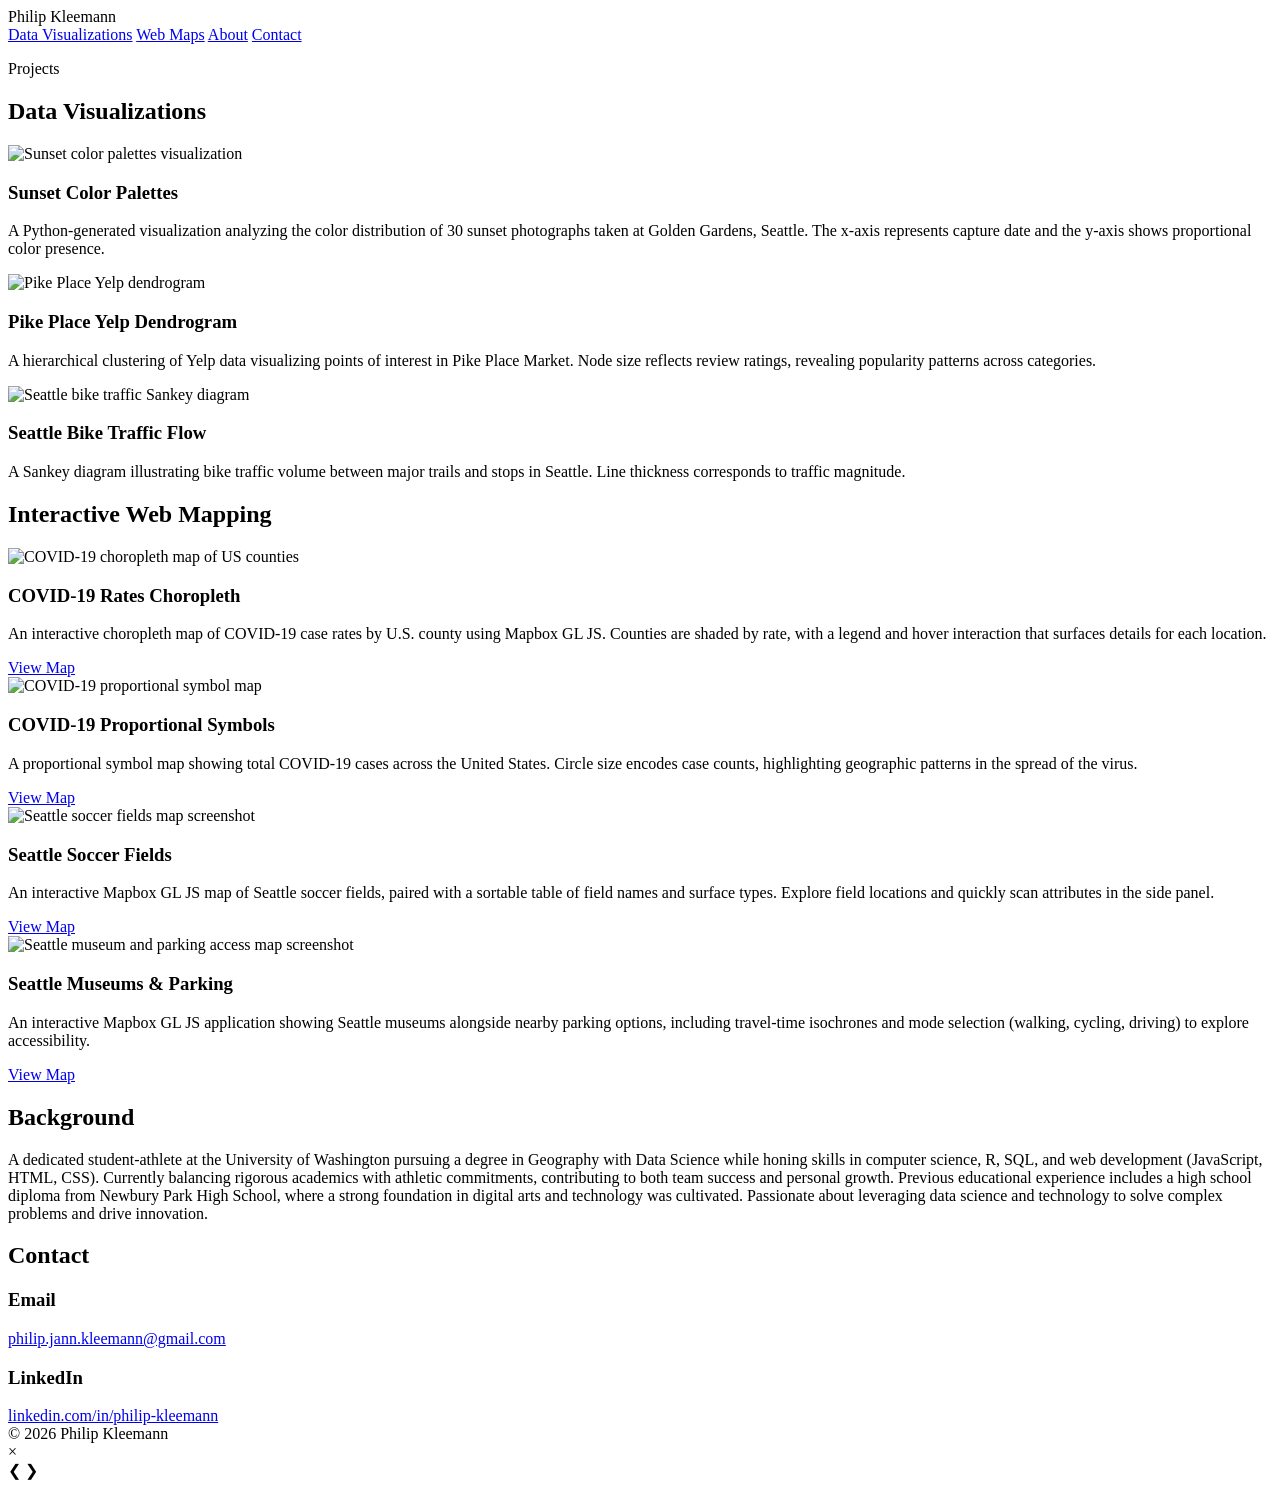
==== index.html @ 3c937fb0 "Add files via upload" ====
<!DOCTYPE html>
<html lang="en">
<head>
  <meta charset="UTF-8">
  <title>Philip Kleemann | Data Visualization</title>
  <meta name="viewport" content="width=device-width, initial-scale=1.0">
  <meta name="description" content="Portfolio of data visualization work by Philip Kleemann—exploring stories through data, design, and code.">

  <link rel="stylesheet" href="css/main.css">
  <link rel="preconnect" href="https://fonts.googleapis.com">
  <link rel="preconnect" href="https://fonts.gstatic.com" crossorigin>
  <link href="https://fonts.googleapis.com/css2?family=Inter:wght@400;500;600;700&display=swap" rel="stylesheet">
</head>

<body>

  <!-- NAV -->
  <nav class="topnav">
    <div class="nav-left">Philip Kleemann</div>
    <div class="nav-right">
      <a href="#work">Data Visualizations</a>
      <a href="#covid-maps">Web Maps</a>
      <a href="#about">About</a>
      <a href="#contact">Contact</a>
    </div>
  </nav>

  <!-- GALLERY -->
  <section id="work" class="section">
    <div class="section-header">
      <p class="section-label">Projects</p>
      <h2>Data Visualizations</h2>
    </div>

    <div class="gallery">

      <div class="gallery-item">
        <div class="img-wrap">
          <img src="img/Pallet.png" alt="Sunset color palettes visualization" class="lightbox-img">
        </div>
        <div class="desc">
          <h3>Sunset Color Palettes</h3>
          <p>
            A Python-generated visualization analyzing the color distribution of 30 sunset photographs
            taken at Golden Gardens, Seattle. The x-axis represents capture date and the y-axis shows
            proportional color presence.
          </p>
        </div>
      </div>

      <div class="gallery-item">
        <div class="img-wrap">
          <img src="img/Dendrogram.png" alt="Pike Place Yelp dendrogram" class="lightbox-img">
        </div>
        <div class="desc">
          <h3>Pike Place Yelp Dendrogram</h3>
          <p>
            A hierarchical clustering of Yelp data visualizing points of interest in Pike Place Market.
            Node size reflects review ratings, revealing popularity patterns across categories.
          </p>
        </div>
      </div>

      <div class="gallery-item">
        <div class="img-wrap">
          <img src="img/Sankey.png" alt="Seattle bike traffic Sankey diagram" class="lightbox-img">
        </div>
        <div class="desc">
          <h3>Seattle Bike Traffic Flow</h3>
          <p>
            A Sankey diagram illustrating bike traffic volume between major trails and stops in Seattle.
            Line thickness corresponds to traffic magnitude.
          </p>
        </div>
      </div>

    </div>
  </section>

  <!-- COVID-19 MAPS -->
  <section id="covid-maps" class="section">
    <div class="section-header">
      <h2>Interactive Web Mapping</h2>
    </div>

    <div class="gallery">

      <div class="gallery-item">
        <div class="img-wrap">
          <img src="COVID-19_Thematic_Maps-1/img/choropleth_screenshot2.png"
               alt="COVID-19 choropleth map of US counties"
               class="lightbox-img">
        </div>
        <div class="desc">
          <h3>COVID-19 Rates Choropleth</h3>
          <p>
            An interactive choropleth map of COVID-19 case rates by U.S. county using Mapbox GL JS.
            Counties are shaded by rate, with a legend and hover interaction that surfaces details
            for each location.
          </p>
          <a class="button" href="COVID-19_Thematic_Maps-1/map1.html" target="_blank" rel="noopener">
            View Map
          </a>
        </div>
      </div>

      <div class="gallery-item">
        <div class="img-wrap">
          <img src="COVID-19_Thematic_Maps-1/img/proportional_screenshot.png"
               alt="COVID-19 proportional symbol map"
               class="lightbox-img">
        </div>
        <div class="desc">
          <h3>COVID-19 Proportional Symbols</h3>
          <p>
            A proportional symbol map showing total COVID-19 cases across the United States.
            Circle size encodes case counts, highlighting geographic patterns in the spread
            of the virus.
          </p>
          <a class="button" href="COVID-19_Thematic_Maps-1/map2.html" target="_blank" rel="noopener">
            View Map
          </a>
        </div>
      </div>

      <div class="gallery-item">
        <div class="img-wrap">
          <img src="soccer_fields/img/map.png"
               alt="Seattle soccer fields map screenshot"
               class="lightbox-img">
        </div>
        <div class="desc">
          <h3>Seattle Soccer Fields</h3>
          <p>
            An interactive Mapbox GL JS map of Seattle soccer fields, paired with a sortable table
            of field names and surface types. Explore field locations and quickly scan attributes
            in the side panel.
          </p>
          <a class="button" href="soccer_fields/index.html" target="_blank" rel="noopener">
            View Map
          </a>
        </div>
      </div>

      <div class="gallery-item">
        <div class="img-wrap">
          <img src="Museum_Project/seattle-museum-finder/img/map.png"
               alt="Seattle museum and parking access map screenshot"
               class="lightbox-img">
        </div>
        <div class="desc">
          <h3>Seattle Museums & Parking</h3>
          <p>
            An interactive Mapbox GL JS application showing Seattle museums alongside nearby parking
            options, including travel-time isochrones and mode selection (walking, cycling, driving)
            to explore accessibility.
          </p>
          <a class="button" href="Museum_Project/seattle-museum-finder/index.html" target="_blank" rel="noopener">
            View Map
          </a>
        </div>
      </div>

    </div>
  </section>

  <!-- ABOUT -->
  <section id="about" class="section about">
    <div class="section-header section-header--solo">
      <h2 class="section-title">Background</h2>
    </div>
    <div class="about-content">
    <p>
      A dedicated student-athlete at the University of Washington pursuing a degree in Geography with Data Science while honing skills in computer science, R, SQL, and web development (JavaScript, HTML, CSS). Currently balancing rigorous academics with athletic commitments, contributing to both team success and personal growth. Previous educational experience includes a high school diploma from Newbury Park High School, where a strong foundation in digital arts and technology was cultivated.     Passionate about leveraging data science and technology to solve complex problems and drive innovation.
    </p>
    </div>
  </section>

  <!-- CONTACT -->
  <section id="contact" class="section contact">
    <div class="section-header section-header--solo">
      <h2 class="section-title">Contact</h2>
    </div>
    <div class="contact-content">
      <div class="contact-item contact-item--email">
        <h3>Email</h3>
        <a href="mailto:philip.jann.kleemann@gmail.com">philip.jann.kleemann@gmail.com</a>
      </div>
      <div class="contact-item contact-item--linkedin">
        <h3>LinkedIn</h3>
        <a href="https://www.linkedin.com/in/philip-kleemann" target="_blank" rel="noopener">
          linkedin.com/in/philip-kleemann
        </a>
      </div>
    </div>
  </section>

  <!-- FOOTER -->
  <footer>
    © 2026 Philip Kleemann
  </footer>

  <!-- LIGHTBOX -->
<div id="lightbox">
  <span class="close">&times;</span>
  <img id="lightbox-img" src="">
  <div class="controls">
    <span id="prev">&#10094;</span>
    <span id="next">&#10095;</span>
  </div>
</div>

  <script src="js/main.js"></script>

</body>
</html>
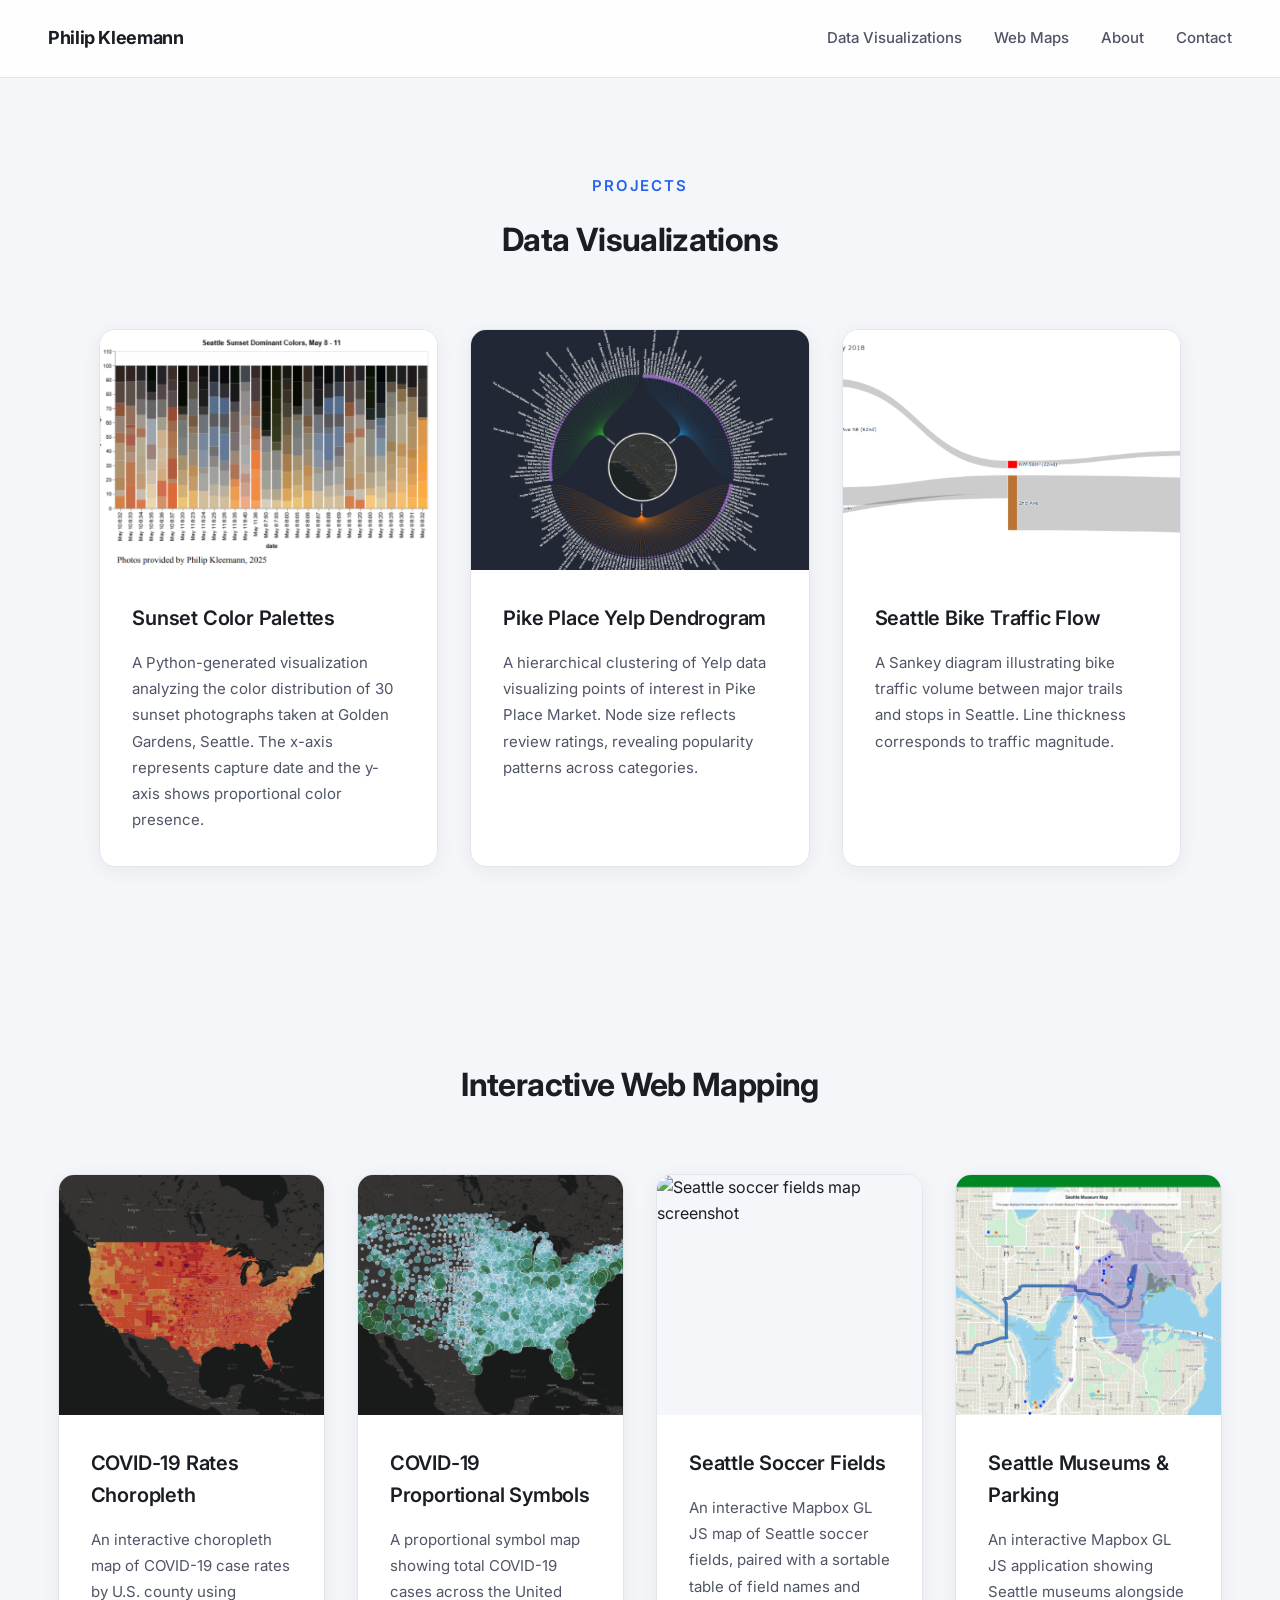
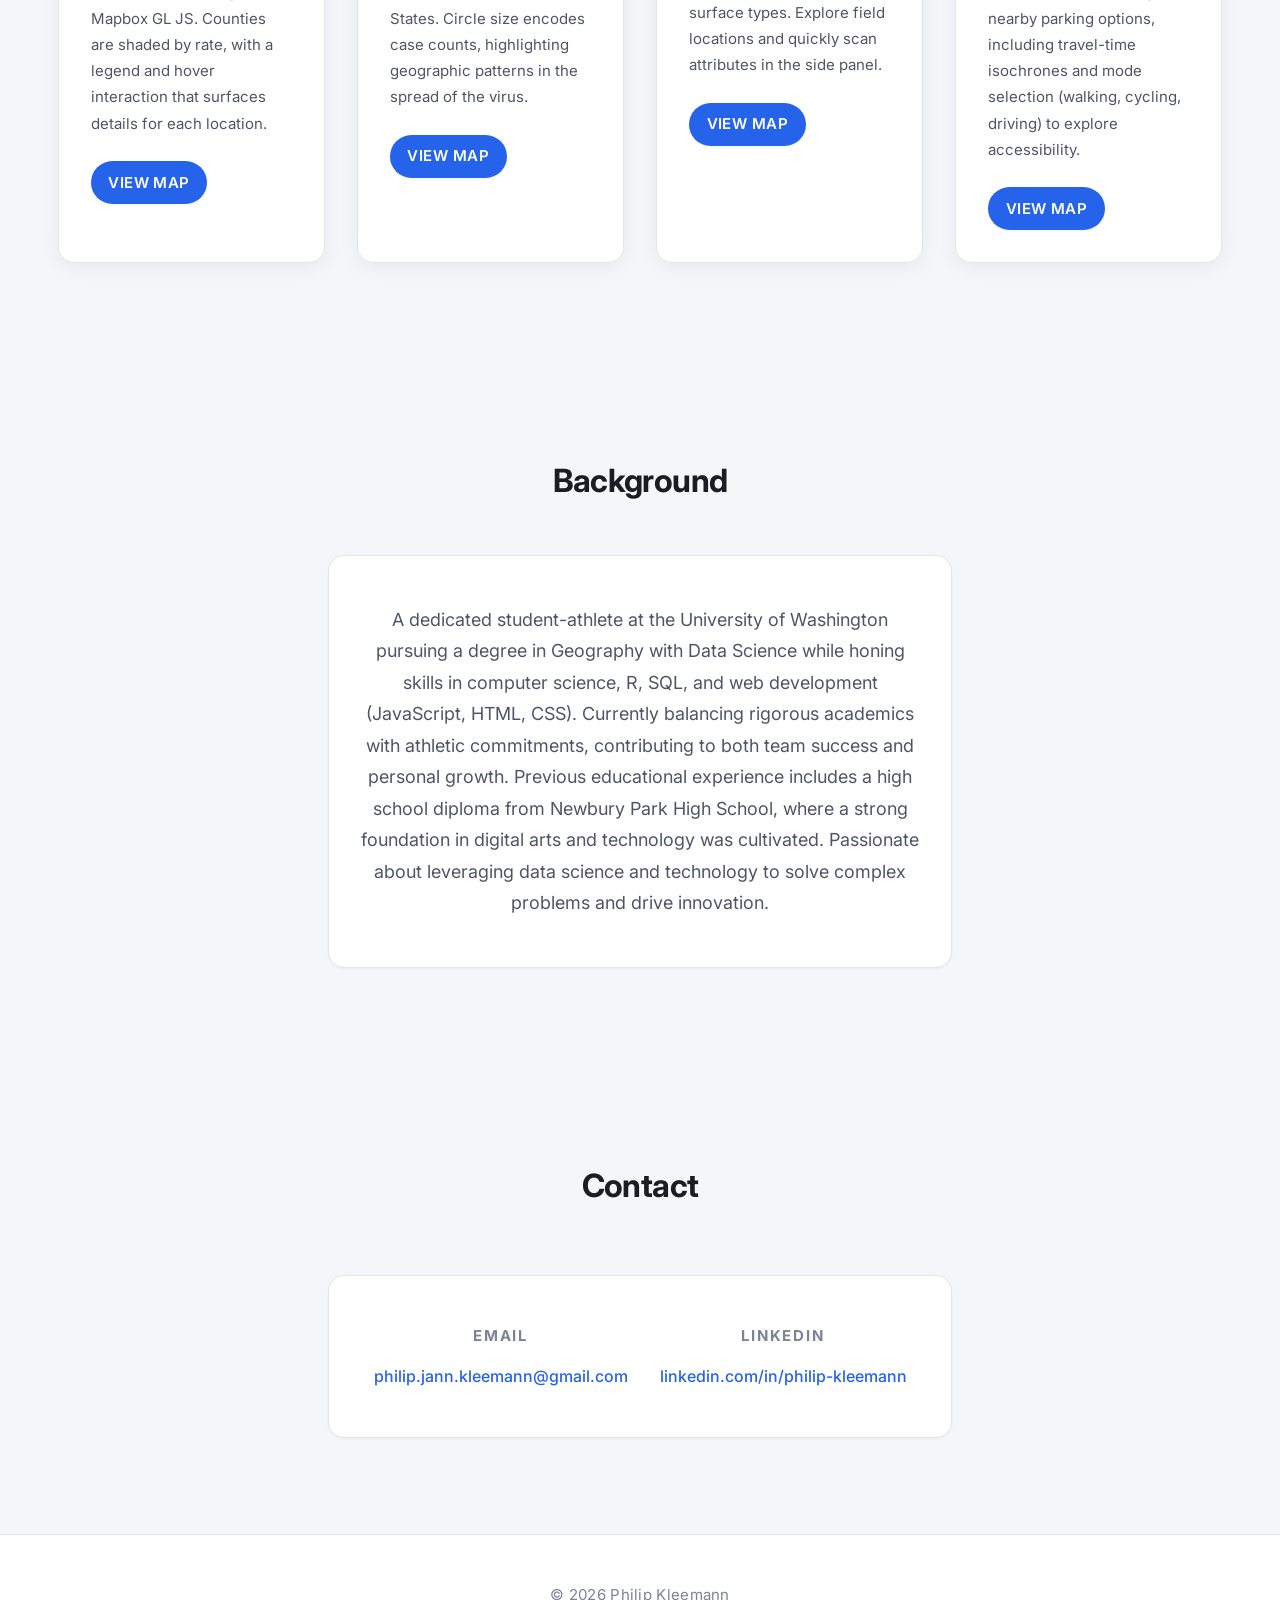
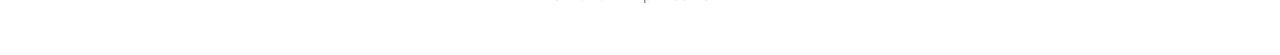
==== commit d24c578a: "update" ====
--- a/index.html
+++ b/index.html
@@ -200,7 +200,6 @@
     © 2026 Philip Kleemann
   </footer>
 
-  <!-- LIGHTBOX -->
 <div id="lightbox">
   <span class="close">&times;</span>
   <img id="lightbox-img" src="">
--- a/css/main.css
+++ b/css/main.css
@@ -0,0 +1,575 @@
+/* ============================================
+   Design system & variables
+   ============================================ */
+:root {
+  /* Colors */
+  --bg: #f5f6f9;
+  --bg-card: #ffffff;
+  --text: #1a1d24;
+  --text-muted: #4f5566;
+  --text-light: #7c8394;
+  --accent: #2563eb;
+  --accent-hover: #1d4ed8;
+  --hero-start: #0c1222;
+  --hero-end: #1a2238;
+  --border: #e2e5ec;
+  --shadow-sm: 0 1px 3px rgba(0, 0, 0, 0.04);
+  --shadow-md: 0 4px 20px rgba(0, 0, 0, 0.06);
+  --shadow-lg: 0 12px 40px rgba(0, 0, 0, 0.08);
+  --shadow-hover: 0 20px 50px rgba(0, 0, 0, 0.1);
+
+  /* Typography */
+  --font-sans: 'Inter', -apple-system, BlinkMacSystemFont, sans-serif;
+  --text-xs: 0.8125rem;
+  --text-sm: 0.9375rem;
+  --text-base: 1rem;
+  --text-lg: 1.125rem;
+  --text-xl: 1.25rem;
+  --text-2xl: 1.5rem;
+  --text-3xl: 2rem;
+  --text-4xl: 2.75rem;
+  --text-5xl: 3.25rem;
+  --leading-tight: 1.25;
+  --leading-normal: 1.6;
+  --leading-relaxed: 1.75;
+
+  /* Spacing & layout */
+  --space-xs: 0.5rem;
+  --space-sm: 1rem;
+  --space-md: 1.5rem;
+  --space-lg: 2rem;
+  --space-xl: 3rem;
+  --space-2xl: 4rem;
+  --space-3xl: 6rem;
+  --container: min(1200px, 92vw);
+  --radius-sm: 8px;
+  --radius-md: 12px;
+  --radius-lg: 16px;
+
+  /* Motion */
+  --ease-out: cubic-bezier(0.22, 1, 0.36, 1);
+  --duration: 0.3s;
+}
+
+/* ============================================
+   Base
+   ============================================ */
+*,
+*::before,
+*::after {
+  box-sizing: border-box;
+  margin: 0;
+  padding: 0;
+}
+
+html {
+  scroll-behavior: smooth;
+}
+
+body {
+  font-family: var(--font-sans);
+  font-size: var(--text-base);
+  line-height: var(--leading-normal);
+  color: var(--text);
+  background-color: var(--bg);
+  -webkit-font-smoothing: antialiased;
+}
+
+/* ============================================
+   Navigation
+   ============================================ */
+.topnav {
+  position: sticky;
+  top: 0;
+  display: flex;
+  justify-content: space-between;
+  align-items: center;
+  padding: var(--space-md) var(--space-xl);
+  max-width: 100%;
+  background: rgba(255, 255, 255, 0.85);
+  backdrop-filter: blur(12px);
+  -webkit-backdrop-filter: blur(12px);
+  border-bottom: 1px solid var(--border);
+  z-index: 100;
+  transition: box-shadow var(--duration) var(--ease-out);
+}
+
+.topnav.scrolled {
+  box-shadow: var(--shadow-sm);
+}
+
+.nav-left {
+  font-weight: 700;
+  font-size: var(--text-lg);
+  letter-spacing: -0.02em;
+  color: var(--text);
+}
+
+.nav-right {
+  display: flex;
+  align-items: center;
+  gap: var(--space-lg);
+}
+
+.topnav a {
+  font-size: var(--text-sm);
+  font-weight: 500;
+  color: var(--text-muted);
+  text-decoration: none;
+  transition: color var(--duration) var(--ease-out);
+  position: relative;
+}
+
+.topnav a::after {
+  content: '';
+  position: absolute;
+  left: 0;
+  bottom: -2px;
+  width: 0;
+  height: 2px;
+  background: var(--accent);
+  transition: width var(--duration) var(--ease-out);
+}
+
+.topnav a:hover {
+  color: var(--text);
+}
+
+.topnav a:hover::after {
+  width: 100%;
+}
+
+/* ============================================
+   Hero
+   ============================================ */
+.hero {
+  padding: var(--space-3xl) var(--space-xl);
+  text-align: center;
+  background: linear-gradient(145deg, var(--hero-start) 0%, var(--hero-end) 100%);
+  color: white;
+  position: relative;
+  overflow: hidden;
+}
+
+.hero::before {
+  content: '';
+  position: absolute;
+  inset: 0;
+  background: radial-gradient(ellipse 90% 60% at 50% -10%, rgba(37, 99, 235, 0.2), transparent 60%);
+  pointer-events: none;
+}
+
+.hero h1 {
+  font-size: clamp(var(--text-3xl), 5vw, var(--text-5xl));
+  font-weight: 700;
+  letter-spacing: -0.03em;
+  line-height: var(--leading-tight);
+  margin-bottom: var(--space-md);
+  position: relative;
+  animation: fadeUp 0.8s var(--ease-out) both;
+}
+
+.hero p {
+  font-size: var(--text-lg);
+  opacity: 0.9;
+  max-width: 36ch;
+  margin: 0 auto;
+  position: relative;
+  animation: fadeUp 0.8s var(--ease-out) 0.1s both;
+}
+
+@keyframes fadeUp {
+  from {
+    opacity: 0;
+    transform: translateY(20px);
+  }
+  to {
+    opacity: 1;
+    transform: translateY(0);
+  }
+}
+
+/* ============================================
+   Sections
+   ============================================ */
+.section {
+  max-width: var(--container);
+  margin: 0 auto;
+  padding: var(--space-3xl) var(--space-xl);
+}
+
+.section-header {
+  text-align: center;
+  margin-bottom: var(--space-2xl);
+}
+
+.section h2 {
+  font-size: clamp(var(--text-2xl), 3vw, var(--text-3xl));
+  font-weight: 700;
+  letter-spacing: -0.02em;
+  color: var(--text);
+  margin-bottom: var(--space-xs);
+}
+
+.section-label {
+  font-size: var(--text-sm);
+  font-weight: 600;
+  text-transform: uppercase;
+  letter-spacing: 0.12em;
+  color: var(--accent);
+  margin-bottom: var(--space-sm);
+}
+
+.section-header--solo .section-title {
+  margin-bottom: 0;
+}
+
+.section-title {
+  font-size: clamp(var(--text-2xl), 3vw, var(--text-3xl));
+  font-weight: 700;
+  letter-spacing: -0.02em;
+  color: var(--text);
+}
+
+/* ============================================
+   Gallery
+   ============================================ */
+.gallery {
+  display: grid;
+  grid-template-columns: repeat(auto-fit, minmax(320px, 1fr));
+  gap: var(--space-lg);
+}
+
+/* Make all interactive web maps sit on one row on wider screens */
+#covid-maps .gallery {
+  grid-template-columns: repeat(auto-fit, minmax(250px, 1fr));
+}
+
+#covid-maps.section {
+  max-width: min(1400px, 96vw);
+  padding-left: var(--space-lg);
+  padding-right: var(--space-lg);
+}
+
+.gallery-item {
+  background: var(--bg-card);
+  border-radius: var(--radius-lg);
+  overflow: hidden;
+  box-shadow: var(--shadow-md);
+  border: 1px solid var(--border);
+  transition: transform var(--duration) var(--ease-out),
+              box-shadow var(--duration) var(--ease-out),
+              border-color var(--duration) var(--ease-out);
+  animation: fadeUp 0.6s var(--ease-out) both;
+}
+
+.gallery-item:nth-child(1) { animation-delay: 0.05s; }
+.gallery-item:nth-child(2) { animation-delay: 0.1s; }
+.gallery-item:nth-child(3) { animation-delay: 0.15s; }
+
+.gallery-item:hover {
+  transform: translateY(-8px);
+  box-shadow: var(--shadow-hover);
+  border-color: transparent;
+}
+
+.gallery-item:focus-within {
+  outline: 2px solid var(--accent);
+  outline-offset: 2px;
+}
+
+.gallery-item .img-wrap {
+  position: relative;
+  overflow: hidden;
+  background: var(--bg);
+}
+
+.gallery-item img {
+  width: 100%;
+  height: 240px;
+  object-fit: cover;
+  display: block;
+  transition: transform 0.5s var(--ease-out);
+}
+
+.gallery-item:hover img {
+  transform: scale(1.03);
+}
+
+.desc {
+  padding: var(--space-lg);
+}
+
+.desc h3 {
+  font-size: var(--text-xl);
+  font-weight: 600;
+  letter-spacing: -0.01em;
+  margin-bottom: var(--space-sm);
+  color: var(--text);
+}
+
+.desc p {
+  font-size: var(--text-sm);
+  color: var(--text-muted);
+  line-height: var(--leading-relaxed);
+}
+
+/* Buttons */
+.button {
+  display: inline-flex;
+  align-items: center;
+  justify-content: center;
+  margin-top: var(--space-md);
+  padding: 0.6rem 1.1rem;
+  border-radius: 999px;
+  border: none;
+  background: var(--accent);
+  color: #fff;
+  font-size: var(--text-sm);
+  font-weight: 600;
+  letter-spacing: 0.03em;
+  text-transform: uppercase;
+  text-decoration: none;
+  cursor: pointer;
+  box-shadow: var(--shadow-sm);
+  transition:
+    background var(--duration) var(--ease-out),
+    transform var(--duration) var(--ease-out),
+    box-shadow var(--duration) var(--ease-out);
+}
+
+.button:hover {
+  background: var(--accent-hover);
+  transform: translateY(-1px);
+  box-shadow: var(--shadow-md);
+}
+
+.button:focus-visible {
+  outline: 2px solid var(--accent);
+  outline-offset: 3px;
+}
+
+/* ============================================
+   About
+   ============================================ */
+.about {
+  max-width: 720px;
+  margin-left: auto;
+  margin-right: auto;
+}
+
+.about .section-header {
+  margin-bottom: var(--space-xl);
+}
+
+.about-content {
+  background: var(--bg-card);
+  padding: var(--space-xl) var(--space-lg);
+  border-radius: var(--radius-lg);
+  border: 1px solid var(--border);
+  box-shadow: var(--shadow-sm);
+}
+
+.about-content p {
+  font-size: var(--text-lg);
+  color: var(--text-muted);
+  line-height: var(--leading-relaxed);
+  text-align: center;
+  margin: 0;
+}
+
+/* Contact */
+.contact {
+  max-width: 720px;
+  margin-left: auto;
+  margin-right: auto;
+}
+
+.contact-content {
+  display: flex;
+  flex-wrap: wrap;
+  gap: var(--space-lg);
+  background: var(--bg-card);
+  padding: var(--space-xl) var(--space-lg);
+  border-radius: var(--radius-lg);
+  border: 1px solid var(--border);
+  box-shadow: var(--shadow-sm);
+  justify-content: center;
+}
+
+.contact-item {
+  min-width: 180px;
+  text-align: center;
+  display: flex;
+  flex-direction: column;
+  align-items: center;
+  gap: var(--space-xs);
+}
+
+.contact-item h3 {
+  font-size: var(--text-sm);
+  text-transform: uppercase;
+  letter-spacing: 0.12em;
+  color: var(--text-light);
+  margin-bottom: var(--space-xs);
+}
+
+.contact-item a {
+  font-size: var(--text-base);
+  color: var(--accent);
+  text-decoration: none;
+  font-weight: 500;
+}
+
+.contact-item a:hover {
+  color: var(--accent-hover);
+  text-decoration: underline;
+}
+
+.contact-icon {
+  width: 44px;
+  height: 44px;
+  border-radius: 999px;
+  display: flex;
+  align-items: center;
+  justify-content: center;
+  font-weight: 600;
+  font-size: var(--text-sm);
+  letter-spacing: 0.06em;
+  text-transform: uppercase;
+  background: rgba(37, 99, 235, 0.06);
+  color: var(--accent);
+  border: 1px solid rgba(37, 99, 235, 0.15);
+}
+
+.contact-item--email .contact-icon {
+  background: rgba(16, 185, 129, 0.06);
+  color: #059669;
+  border-color: rgba(16, 185, 129, 0.15);
+}
+
+.contact-item--linkedin .contact-icon {
+  background: rgba(37, 99, 235, 0.08);
+  color: #1d4ed8;
+  border-color: rgba(37, 99, 235, 0.25);
+}
+
+/* ============================================
+   Footer
+   ============================================ */
+footer {
+  text-align: center;
+  padding: var(--space-xl) var(--space-lg);
+  font-size: var(--text-sm);
+  color: var(--text-light);
+  border-top: 1px solid var(--border);
+  background: var(--bg-card);
+  letter-spacing: 0.02em;
+}
+
+/* ============================================
+   Lightbox
+   ============================================ */
+#lightbox {
+  display: none;
+  position: fixed;
+  z-index: 999;
+  inset: 0;
+  background: rgba(15, 23, 42, 0.96);
+  justify-content: center;
+  align-items: center;
+  backdrop-filter: blur(8px);
+}
+
+#lightbox img {
+  max-width: 92%;
+  max-height: 92%;
+  object-fit: contain;
+  border-radius: var(--radius-sm);
+  box-shadow: var(--shadow-lg);
+}
+
+#lightbox .close {
+  position: absolute;
+  top: var(--space-lg);
+  right: var(--space-xl);
+  font-size: 2rem;
+  color: rgba(255, 255, 255, 0.9);
+  cursor: pointer;
+  line-height: 1;
+  padding: var(--space-xs);
+  transition: color var(--duration), transform var(--duration);
+}
+
+#lightbox .close:hover {
+  color: white;
+  transform: scale(1.1);
+}
+
+#lightbox .controls span {
+  position: absolute;
+  top: 50%;
+  transform: translateY(-50%);
+  font-size: 2.5rem;
+  color: rgba(255, 255, 255, 0.8);
+  cursor: pointer;
+  user-select: none;
+  padding: var(--space-md);
+  transition: color var(--duration), transform var(--duration);
+}
+
+#lightbox .controls span:hover {
+  color: white;
+  transform: translateY(-50%) scale(1.1);
+}
+
+#prev {
+  left: var(--space-lg);
+}
+
+#next {
+  right: var(--space-lg);
+}
+
+/* ============================================
+   Focus & accessibility
+   ============================================ */
+a:focus-visible,
+button:focus-visible,
+.gallery-item:focus-visible {
+  outline: 2px solid var(--accent);
+  outline-offset: 2px;
+}
+
+/* ============================================
+   Responsive
+   ============================================ */
+@media (max-width: 640px) {
+  .topnav {
+    padding: var(--space-sm) var(--space-md);
+  }
+
+  .nav-right {
+    gap: var(--space-md);
+  }
+
+  .hero {
+    padding: var(--space-2xl) var(--space-md);
+  }
+
+  .section {
+    padding: var(--space-2xl) var(--space-md);
+  }
+
+  .about-content {
+    padding: var(--space-lg) var(--space-md);
+  }
+
+  .gallery {
+    grid-template-columns: 1fr;
+  }
+
+  .gallery-item img {
+    height: 200px;
+  }
+}
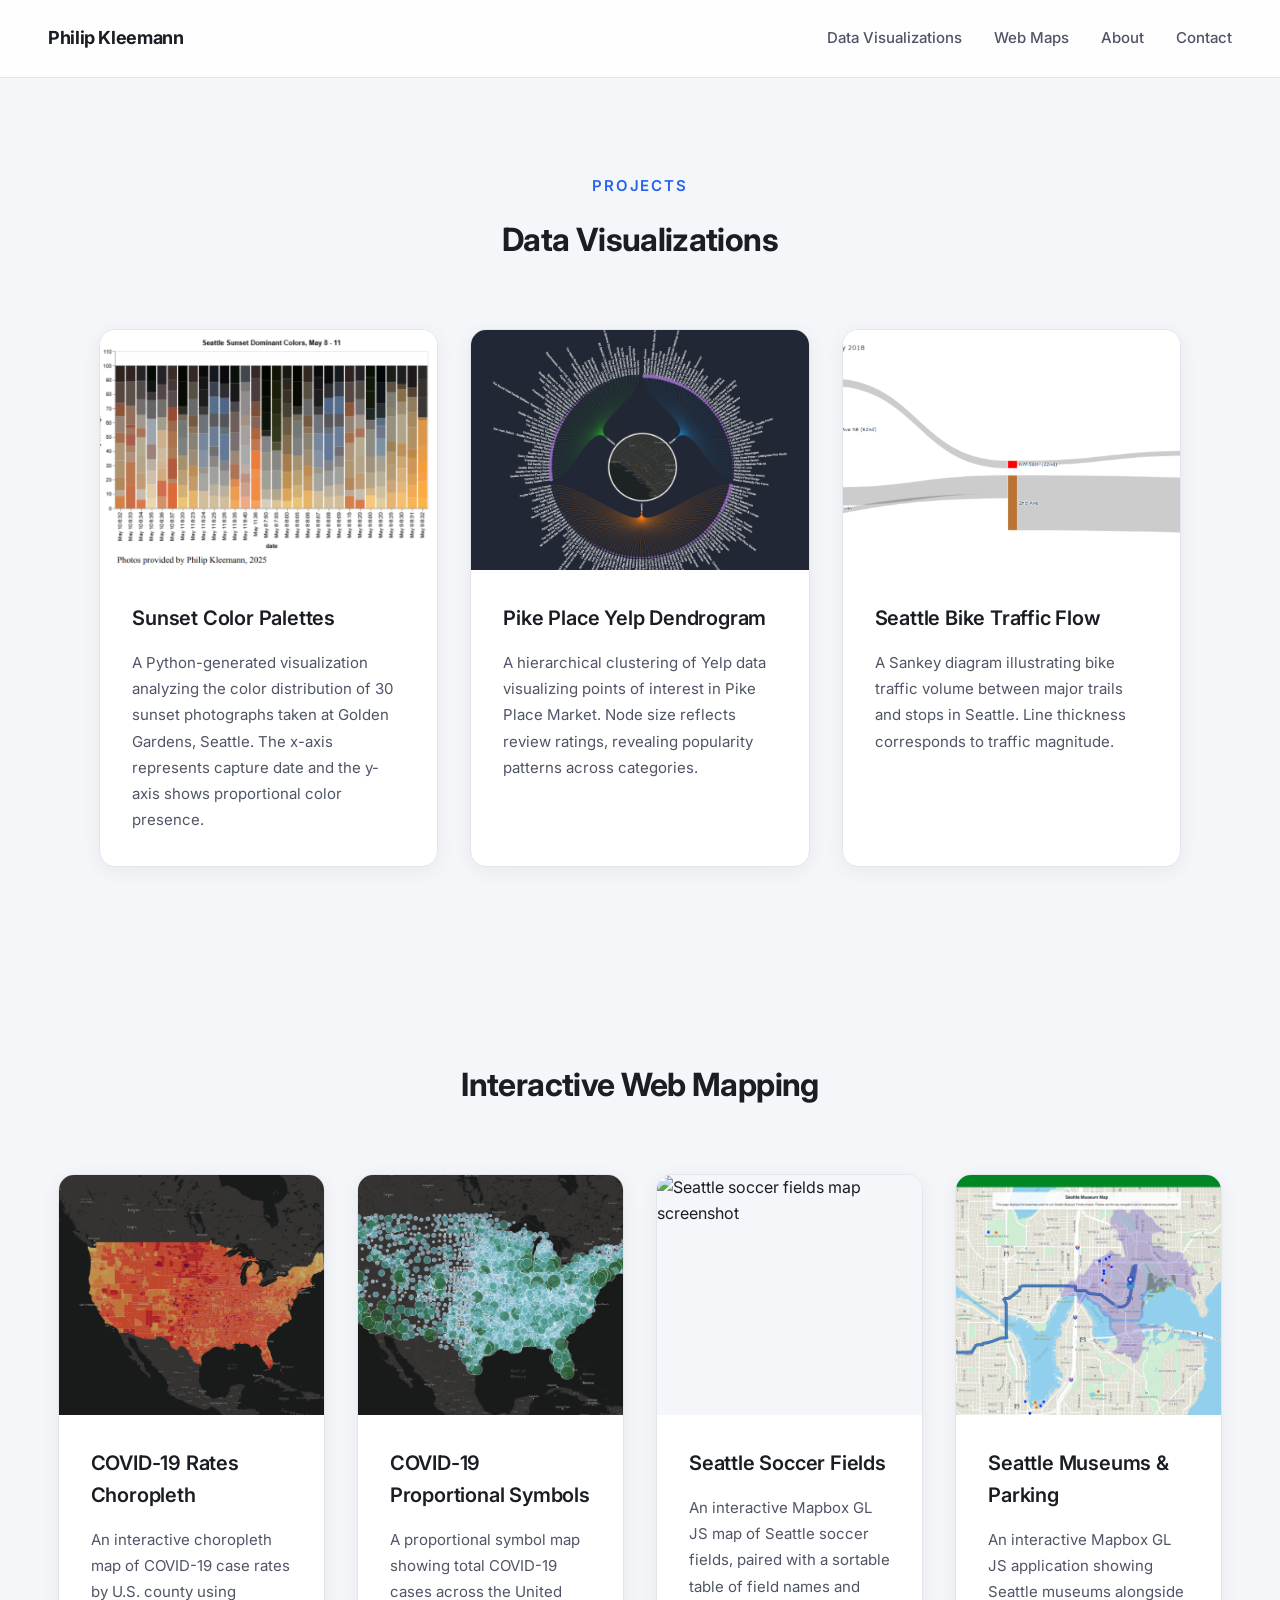
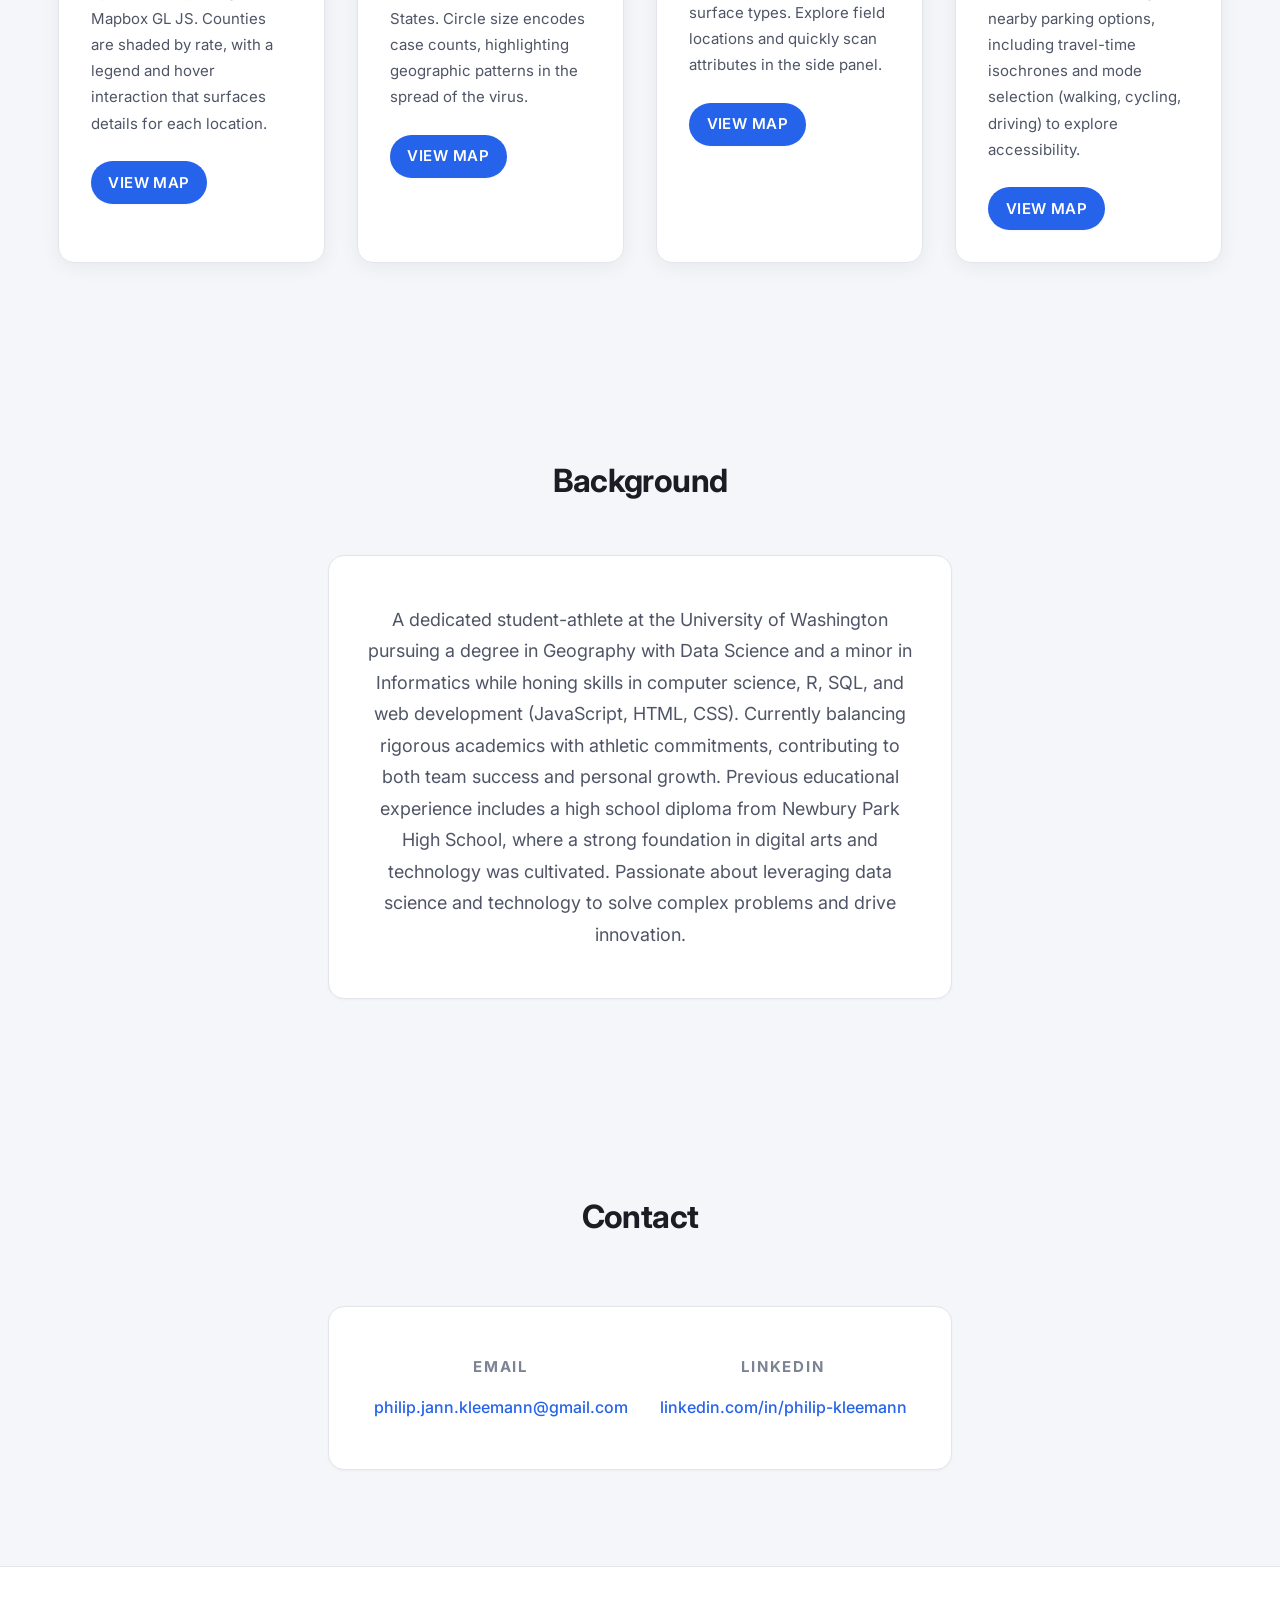
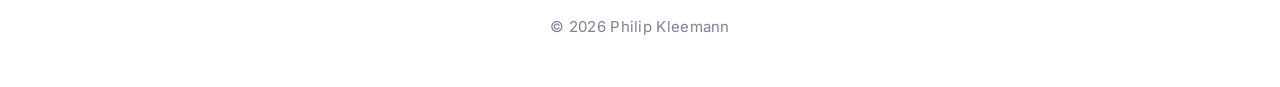
==== commit eaee7b04: "update" ====
--- a/index.html
+++ b/index.html
@@ -171,7 +171,7 @@
     </div>
     <div class="about-content">
     <p>
-      A dedicated student-athlete at the University of Washington pursuing a degree in Geography with Data Science while honing skills in computer science, R, SQL, and web development (JavaScript, HTML, CSS). Currently balancing rigorous academics with athletic commitments, contributing to both team success and personal growth. Previous educational experience includes a high school diploma from Newbury Park High School, where a strong foundation in digital arts and technology was cultivated.     Passionate about leveraging data science and technology to solve complex problems and drive innovation.
+      A dedicated student-athlete at the University of Washington pursuing a degree in Geography with Data Science and a minor in Informatics while honing skills in computer science, R, SQL, and web development (JavaScript, HTML, CSS). Currently balancing rigorous academics with athletic commitments, contributing to both team success and personal growth. Previous educational experience includes a high school diploma from Newbury Park High School, where a strong foundation in digital arts and technology was cultivated.     Passionate about leveraging data science and technology to solve complex problems and drive innovation.
     </p>
     </div>
   </section>
